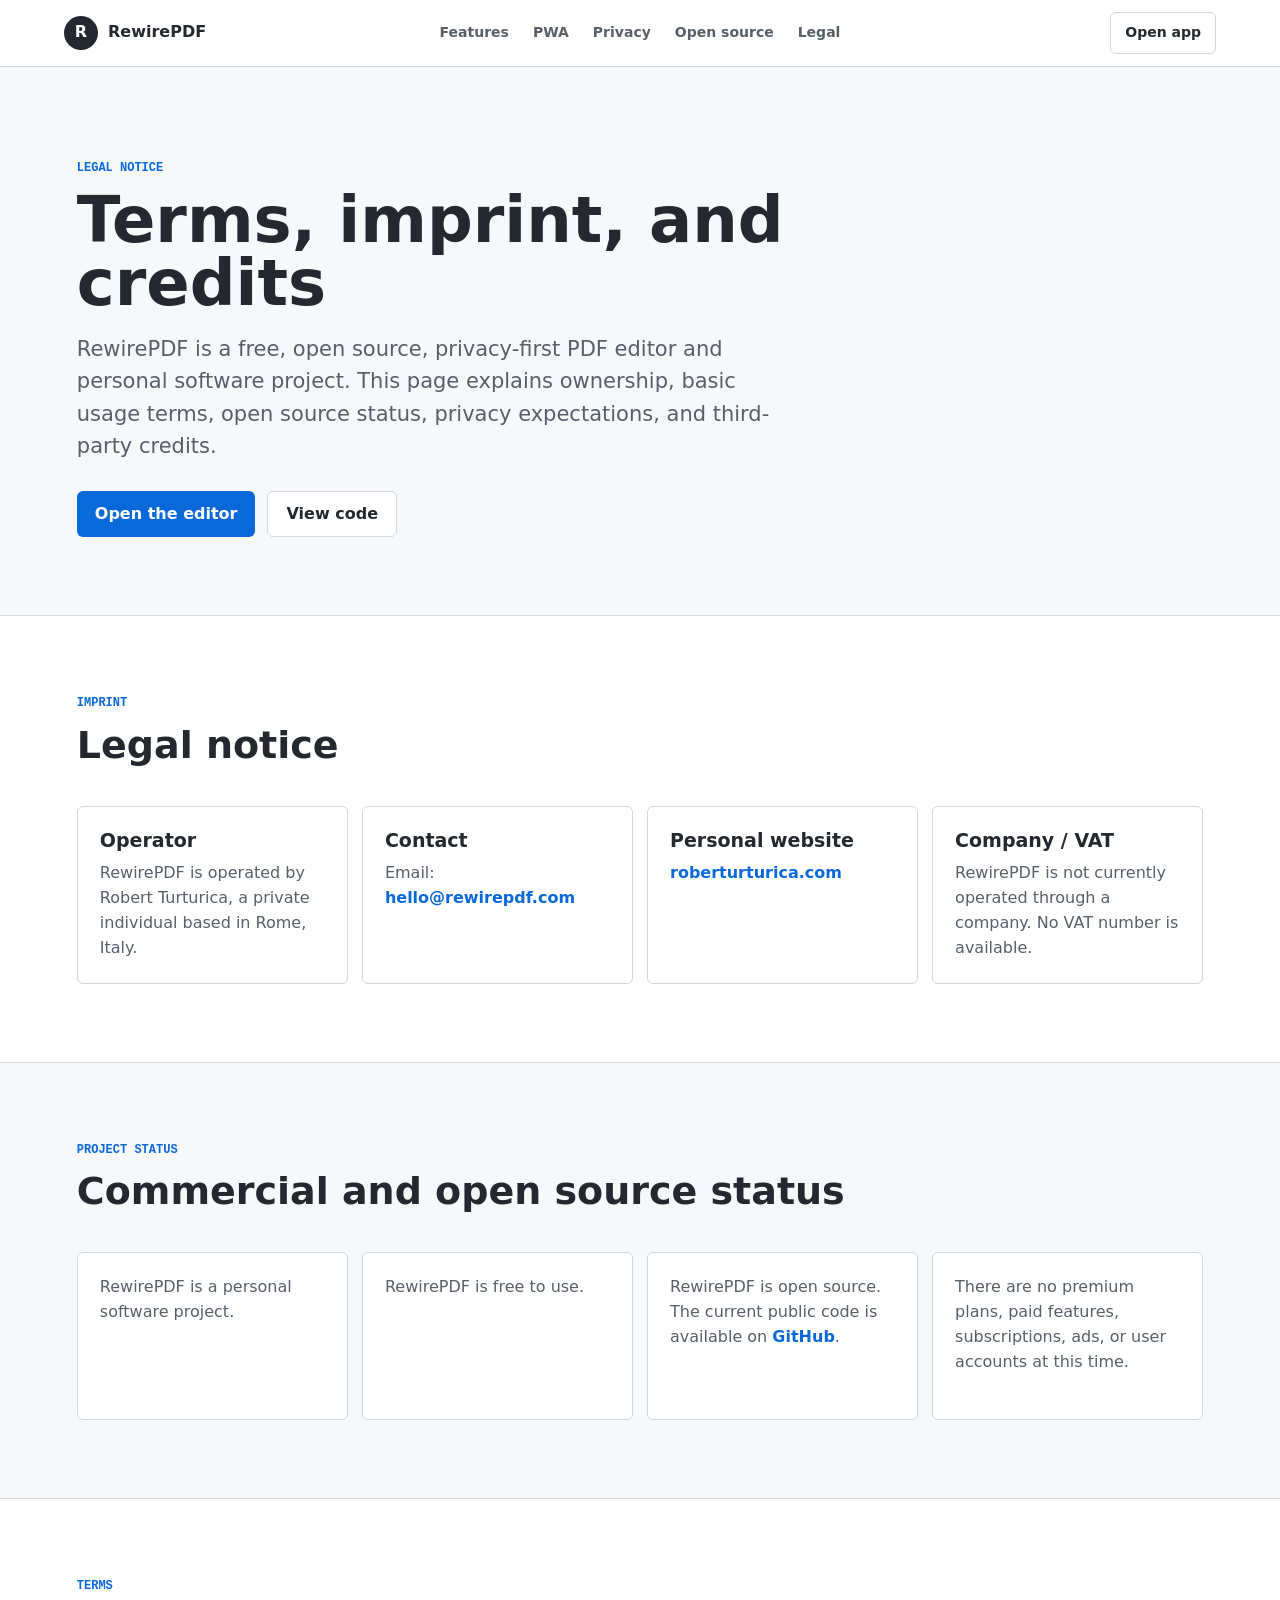
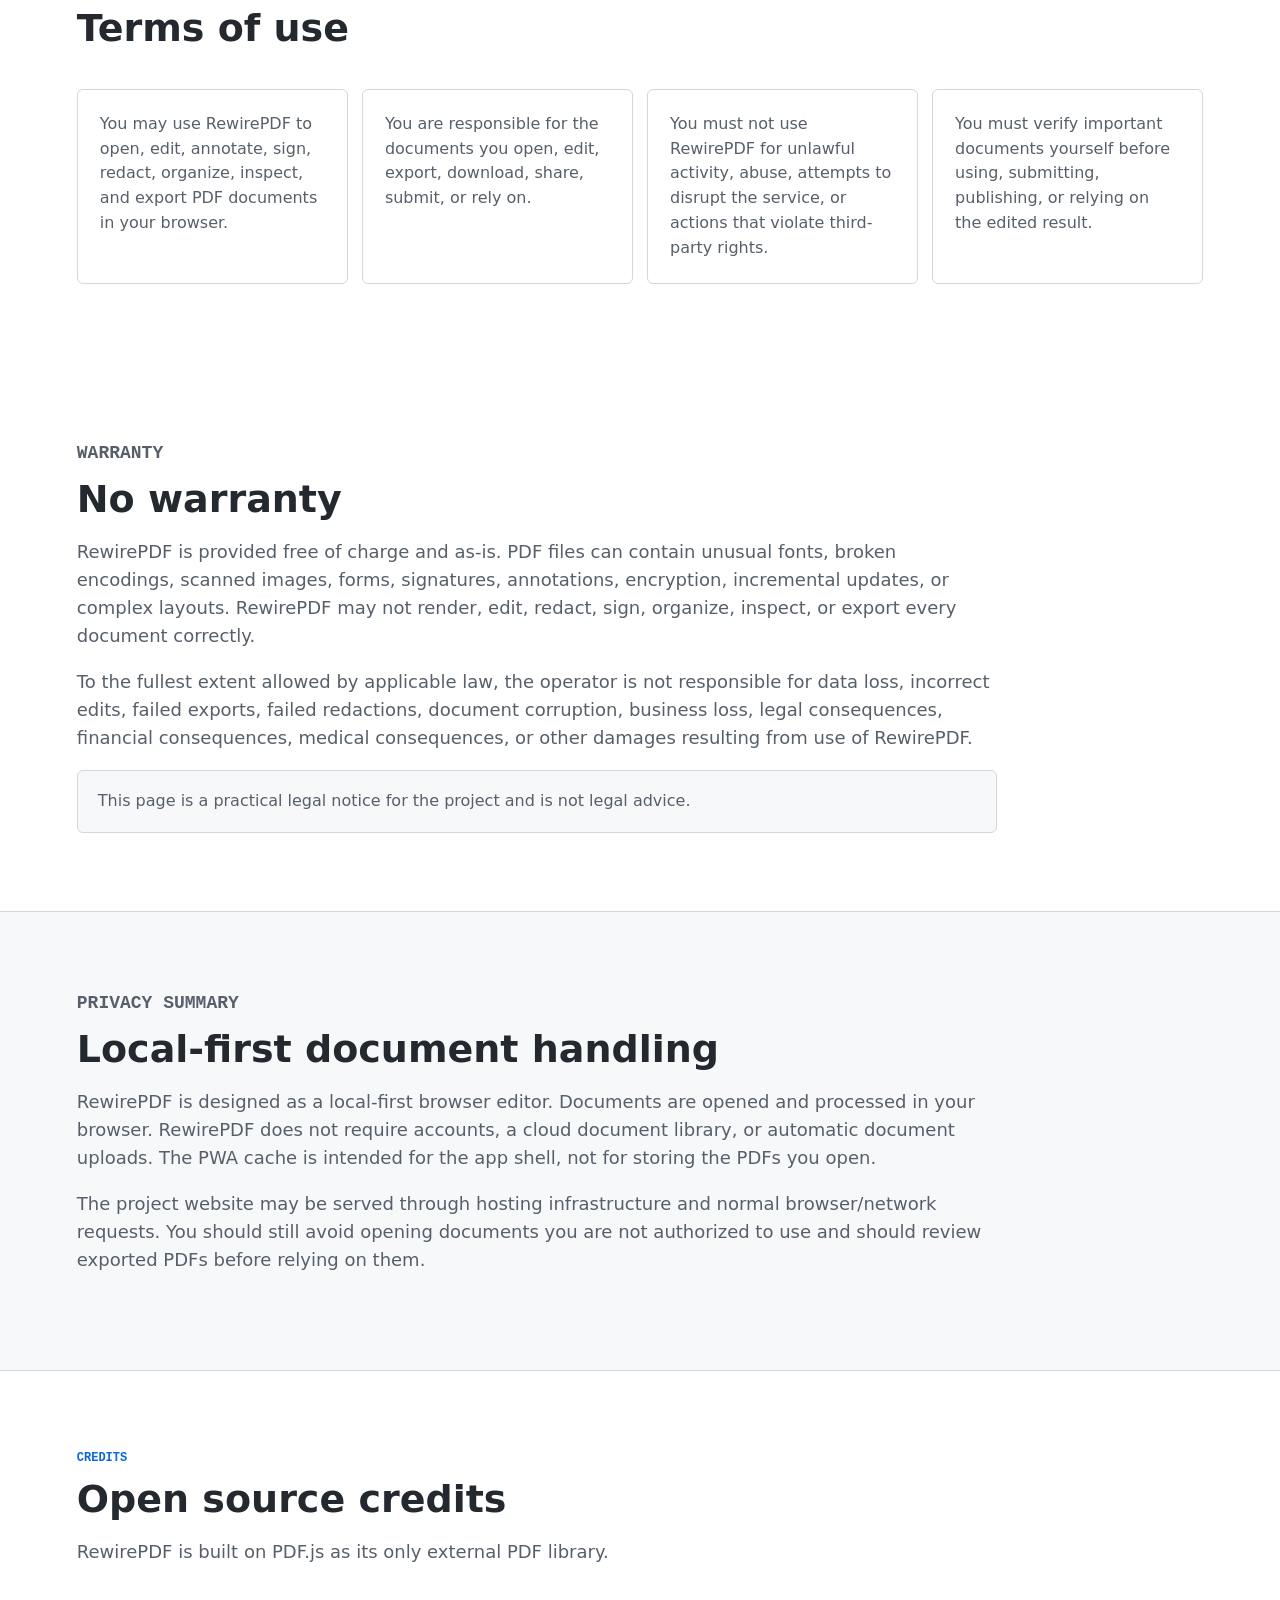
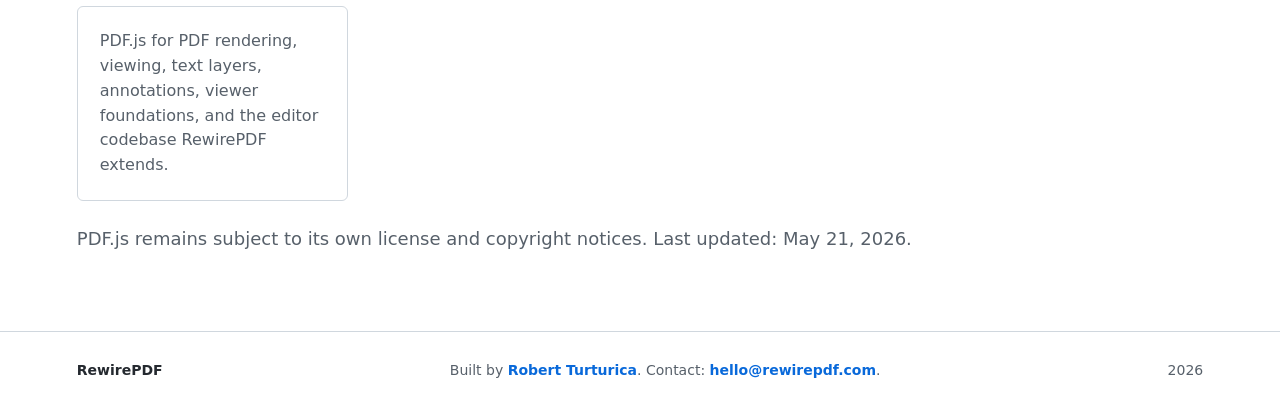
==== legal.html @ 13e43ac4 "Add RewirePDF legal page" ====
<!doctype html>
<html lang="en">
  <head>
    <meta charset="utf-8" />
    <meta name="viewport" content="width=device-width, initial-scale=1" />
    <title>Legal Notice, Terms, and Credits - RewirePDF</title>
    <meta
      name="description"
      content="Legal notice, basic terms of use, ownership, open source status, privacy summary, and third-party credits for RewirePDF."
    />
    <meta name="robots" content="index, follow" />
    <meta property="og:title" content="Legal Notice, Terms, and Credits - RewirePDF" />
    <meta
      property="og:description"
      content="RewirePDF is a free, open source, local-first PDF editor operated as a personal software project."
    />
    <meta property="og:type" content="website" />
    <meta property="og:url" content="https://rewirepdf.com/legal.html" />
    <meta property="og:image" content="https://rewirepdf.com/assets/editor-preview.png" />
    <meta name="twitter:card" content="summary_large_image" />
    <meta name="twitter:title" content="Legal Notice, Terms, and Credits - RewirePDF" />
    <meta
      name="twitter:description"
      content="Legal notice, terms of use, and open source credits for RewirePDF."
    />
    <meta name="twitter:image" content="https://rewirepdf.com/assets/editor-preview.png" />
    <link rel="canonical" href="https://rewirepdf.com/legal.html" />
    <link rel="icon" href="assets/favicon.svg" type="image/svg+xml" />
    <link rel="stylesheet" href="styles.css" />
  </head>
  <body>
    <header class="site-header">
      <a class="brand" href="index.html" aria-label="RewirePDF home">
        <span class="brand-mark" aria-hidden="true">R</span>
        <span>RewirePDF</span>
      </a>
      <nav class="nav" aria-label="Main navigation">
        <a href="index.html#features">Features</a>
        <a href="index.html#pwa">PWA</a>
        <a href="index.html#privacy">Privacy</a>
        <a href="index.html#opensource">Open source</a>
        <a href="legal.html" aria-current="page">Legal</a>
      </nav>
      <div class="header-tools">
        <a class="header-action" href="https://app.rewirepdf.com">Open app</a>
      </div>
    </header>

    <main>
      <section class="legal-hero" aria-labelledby="legal-title">
        <p class="eyebrow">Legal notice</p>
        <h1 id="legal-title">Terms, imprint, and credits</h1>
        <p class="hero-copy">
          RewirePDF is a free, open source, privacy-first PDF editor and personal
          software project. This page explains ownership, basic usage terms,
          open source status, privacy expectations, and third-party credits.
        </p>
        <div class="hero-actions" aria-label="Legal page actions">
          <a class="button primary" href="https://app.rewirepdf.com">Open the editor</a>
          <a class="button secondary" href="https://github.com/RabbitHols/pdf.js">View code</a>
        </div>
      </section>

      <section class="section legal-section" aria-labelledby="imprint-title">
        <div class="section-heading">
          <p class="eyebrow">Imprint</p>
          <h2 id="imprint-title">Legal notice</h2>
        </div>
        <div class="legal-grid">
          <article class="legal-card">
            <h3>Operator</h3>
            <p>RewirePDF is operated by Robert Turturica, a private individual based in Rome, Italy.</p>
          </article>
          <article class="legal-card">
            <h3>Contact</h3>
            <p>Email: <a href="mailto:hello@rewirepdf.com">hello@rewirepdf.com</a></p>
          </article>
          <article class="legal-card">
            <h3>Personal website</h3>
            <p>
              <a href="https://roberturturica.com/" target="_blank" rel="noopener">
                roberturturica.com
              </a>
            </p>
          </article>
          <article class="legal-card">
            <h3>Company / VAT</h3>
            <p>RewirePDF is not currently operated through a company. No VAT number is available.</p>
          </article>
        </div>
      </section>

      <section class="section legal-section legal-soft" aria-labelledby="status-title">
        <div class="section-heading">
          <p class="eyebrow">Project status</p>
          <h2 id="status-title">Commercial and open source status</h2>
        </div>
        <div class="legal-grid">
          <article class="legal-card"><p>RewirePDF is a personal software project.</p></article>
          <article class="legal-card"><p>RewirePDF is free to use.</p></article>
          <article class="legal-card">
            <p>
              RewirePDF is open source. The current public code is available on
              <a href="https://github.com/RabbitHols/pdf.js">GitHub</a>.
            </p>
          </article>
          <article class="legal-card">
            <p>There are no premium plans, paid features, subscriptions, ads, or user accounts at this time.</p>
          </article>
        </div>
      </section>

      <section class="section legal-section" aria-labelledby="terms-title">
        <div class="section-heading">
          <p class="eyebrow">Terms</p>
          <h2 id="terms-title">Terms of use</h2>
        </div>
        <div class="legal-grid">
          <article class="legal-card">
            <p>You may use RewirePDF to open, edit, annotate, sign, redact, organize, inspect, and export PDF documents in your browser.</p>
          </article>
          <article class="legal-card">
            <p>You are responsible for the documents you open, edit, export, download, share, submit, or rely on.</p>
          </article>
          <article class="legal-card">
            <p>You must not use RewirePDF for unlawful activity, abuse, attempts to disrupt the service, or actions that violate third-party rights.</p>
          </article>
          <article class="legal-card">
            <p>You must verify important documents yourself before using, submitting, publishing, or relying on the edited result.</p>
          </article>
        </div>
      </section>

      <section class="section legal-text" aria-labelledby="warranty-title">
        <p class="eyebrow">Warranty</p>
        <h2 id="warranty-title">No warranty</h2>
        <p>
          RewirePDF is provided free of charge and as-is. PDF files can contain
          unusual fonts, broken encodings, scanned images, forms, signatures,
          annotations, encryption, incremental updates, or complex layouts.
          RewirePDF may not render, edit, redact, sign, organize, inspect, or
          export every document correctly.
        </p>
        <p>
          To the fullest extent allowed by applicable law, the operator is not
          responsible for data loss, incorrect edits, failed exports, failed
          redactions, document corruption, business loss, legal consequences,
          financial consequences, medical consequences, or other damages
          resulting from use of RewirePDF.
        </p>
        <div class="legal-note">
          <p>This page is a practical legal notice for the project and is not legal advice.</p>
        </div>
      </section>

      <section class="section legal-text legal-soft" aria-labelledby="privacy-title">
        <p class="eyebrow">Privacy summary</p>
        <h2 id="privacy-title">Local-first document handling</h2>
        <p>
          RewirePDF is designed as a local-first browser editor. Documents are
          opened and processed in your browser. RewirePDF does not require
          accounts, a cloud document library, or automatic document uploads. The
          PWA cache is intended for the app shell, not for storing the PDFs you
          open.
        </p>
        <p>
          The project website may be served through hosting infrastructure and
          normal browser/network requests. You should still avoid opening
          documents you are not authorized to use and should review exported PDFs
          before relying on them.
        </p>
      </section>

      <section class="section legal-section" aria-labelledby="credits-title">
        <div class="section-heading">
          <p class="eyebrow">Credits</p>
          <h2 id="credits-title">Open source credits</h2>
          <p>
            RewirePDF is built on PDF.js as its only external PDF library.
          </p>
        </div>
        <div class="legal-grid">
          <article class="legal-card">
            <p>PDF.js for PDF rendering, viewing, text layers, annotations, viewer foundations, and the editor codebase RewirePDF extends.</p>
          </article>
        </div>
        <p class="legal-footnote">
          PDF.js remains subject to its own license and copyright notices. Last
          updated: May 21, 2026.
        </p>
      </section>
    </main>

    <footer class="site-footer">
      <span>RewirePDF</span>
      <span>
        Built by
        <a href="https://roberturturica.com/" target="_blank" rel="noopener">Robert Turturica</a>.
        Contact: <a href="mailto:hello@rewirepdf.com">hello@rewirepdf.com</a>.
      </span>
      <span>2026</span>
    </footer>
  </body>
</html>
---- styles.css ----
:root {
  color-scheme: light;
  --ink: #24292f;
  --muted: #57606a;
  --line: #d0d7de;
  --paper: #ffffff;
  --soft: #f6f8fa;
  --blue: #0969da;
  --blue-dark: #0550ae;
  --teal: #0f766e;
  --amber: #9a6700;
  --red: #cf222e;
  --navy: #24292f;
  --radius: 6px;
  --shadow: none;
  font-family:
    Inter, ui-sans-serif, system-ui, -apple-system, BlinkMacSystemFont, "Segoe UI",
    sans-serif;
}

* {
  box-sizing: border-box;
}

html {
  scroll-behavior: smooth;
}

body {
  margin: 0;
  background: var(--paper);
  color: var(--ink);
  font-size: 16px;
  line-height: 1.55;
}

a {
  color: inherit;
  text-decoration: none;
}

.site-header {
  position: sticky;
  top: 0;
  z-index: 20;
  display: grid;
  grid-template-columns: 1fr auto 1fr;
  align-items: center;
  gap: 28px;
  padding: 12px clamp(18px, 5vw, 72px);
  border-bottom: 1px solid var(--line);
  background: #ffffff;
}

.brand,
.nav,
.hero-actions,
.header-tools,
.language-switch,
.site-footer {
  display: flex;
  align-items: center;
}

.brand {
  gap: 10px;
  width: max-content;
  font-weight: 800;
}

.brand-mark {
  display: grid;
  width: 34px;
  height: 34px;
  place-items: center;
  border-radius: 50%;
  background: var(--navy);
  color: #fff;
}

.nav {
  gap: 24px;
  justify-content: center;
  color: var(--muted);
  font-size: 14px;
  font-weight: 600;
}

.nav a,
.header-action {
  transition:
    color 160ms ease,
    background-color 160ms ease,
    border-color 160ms ease,
    transform 160ms ease;
}

.nav a:hover {
  color: var(--ink);
}

.header-action {
  justify-self: end;
  padding: 9px 14px;
  border: 1px solid var(--line);
  border-radius: var(--radius);
  color: var(--ink);
  font-size: 14px;
  font-weight: 700;
}

.header-tools {
  justify-self: end;
  gap: 10px;
}

.language-switch {
  gap: 2px;
  padding: 2px;
  border: 1px solid var(--line);
  border-radius: var(--radius);
  background: var(--soft);
}

.language-switch a {
  min-width: 32px;
  padding: 6px 8px;
  border-radius: 4px;
  color: var(--muted);
  font-family:
    ui-monospace, SFMono-Regular, "SF Mono", Consolas, "Liberation Mono",
    monospace;
  font-size: 12px;
  font-weight: 700;
  text-align: center;
}

.language-switch a[aria-current="true"] {
  background: #ffffff;
  color: var(--ink);
  box-shadow: inset 0 0 0 1px var(--line);
}

.language-switch a:hover {
  color: var(--ink);
}

.header-action:hover {
  border-color: #b9c6d8;
  background: var(--soft);
}

.hero {
  position: relative;
  min-height: min(620px, calc(100svh - 64px));
  overflow: hidden;
  display: grid;
  align-items: center;
  padding: clamp(70px, 10vh, 118px) clamp(20px, 6vw, 92px);
  border-bottom: 1px solid var(--line);
  background: var(--soft);
}

.hero-image,
.hero-shade {
  position: absolute;
  inset: 0;
  width: 100%;
  height: 100%;
}

.hero-image {
  object-fit: cover;
  object-position: center right;
  opacity: 0.86;
  filter: saturate(1.12) contrast(1.12);
}

.hero-shade {
  background:
    linear-gradient(90deg, rgb(246 248 250 / 97%) 0%, rgb(246 248 250 / 88%) 34%, rgb(246 248 250 / 25%) 62%, rgb(246 248 250 / 0%) 100%),
    linear-gradient(0deg, rgb(246 248 250 / 58%) 0%, rgb(246 248 250 / 0%) 48%);
}

.hero-content {
  position: relative;
  max-width: 820px;
  color: var(--ink);
}

.eyebrow {
  margin: 0 0 12px;
  color: var(--blue);
  font-family:
    ui-monospace, SFMono-Regular, "SF Mono", Consolas, "Liberation Mono",
    monospace;
  font-size: 12px;
  font-weight: 700;
  text-transform: uppercase;
}

.hero .eyebrow {
  color: var(--muted);
}

h1,
h2,
h3,
p {
  margin-top: 0;
}

h1 {
  margin-bottom: 18px;
  font-size: 64px;
  line-height: 0.98;
}

h2 {
  max-width: 860px;
  margin-bottom: 18px;
  font-size: 38px;
  line-height: 1.08;
}

h3 {
  margin-bottom: 10px;
  font-size: 19px;
  line-height: 1.2;
}

.hero-copy {
  max-width: 720px;
  margin-bottom: 28px;
  color: var(--muted);
  font-size: 21px;
}

.hero-actions {
  flex-wrap: wrap;
  gap: 12px;
}

.button {
  display: inline-flex;
  min-height: 46px;
  align-items: center;
  justify-content: center;
  padding: 12px 18px;
  border-radius: var(--radius);
  font-weight: 800;
  line-height: 1;
  transition:
    background-color 160ms ease,
    border-color 160ms ease,
    transform 160ms ease;
}

.button:hover,
.source-link:hover,
.feature-card:hover {
  transform: translateY(-1px);
}

.button.primary {
  background: var(--blue);
  color: #fff;
}

.button.primary:hover {
  background: var(--blue-dark);
}

.button.secondary {
  border: 1px solid var(--line);
  background: #ffffff;
  color: var(--ink);
}

.button.secondary:hover {
  border-color: #8c959f;
  background: var(--soft);
}

.trust-strip {
  display: grid;
  grid-template-columns: repeat(4, 1fr);
  border-bottom: 1px solid var(--line);
  background: #ffffff;
}

.trust-strip div {
  padding: 18px clamp(18px, 5vw, 72px);
  border-right: 1px solid var(--line);
}

.trust-strip div:last-child {
  border-right: 0;
}

.trust-strip strong,
.trust-strip span {
  display: block;
}

.trust-strip strong {
  margin-bottom: 5px;
  font-family:
    ui-monospace, SFMono-Regular, "SF Mono", Consolas, "Liberation Mono",
    monospace;
  font-size: 14px;
}

.trust-strip span {
  color: var(--muted);
}

.section {
  padding: 78px clamp(20px, 6vw, 92px);
}

.intro,
.privacy,
.opensource {
  display: grid;
  grid-template-columns: minmax(0, 0.92fr) minmax(320px, 1fr);
  gap: clamp(34px, 6vw, 88px);
  align-items: start;
}

.intro-text,
.privacy-panel p,
.opensource p {
  color: var(--muted);
  font-size: 18px;
}

.intro-text p:last-child,
.privacy-panel p:last-child,
.opensource p:last-child {
  margin-bottom: 0;
}

.feature-band {
  background: var(--soft);
  border-block: 1px solid var(--line);
}

.pwa {
  background: #ffffff;
}

.pwa .section-heading p:not(.eyebrow) {
  max-width: 760px;
  color: var(--muted);
  font-size: 18px;
}

.pwa-grid {
  display: grid;
  grid-template-columns: repeat(3, minmax(0, 1fr));
  gap: 14px;
}

.pwa-card {
  min-height: 230px;
  padding: 22px;
  border: 1px solid var(--line);
  border-radius: var(--radius);
  background: var(--soft);
}

.pwa-card p {
  margin-bottom: 0;
  color: var(--muted);
}

.pwa-icon {
  position: relative;
  display: block;
  width: 42px;
  height: 42px;
  margin-bottom: 18px;
  border: 1px solid var(--line);
  border-radius: var(--radius);
  background: #ffffff;
}

.pwa-icon::before,
.pwa-icon::after {
  position: absolute;
  content: "";
}

.install-icon::before {
  left: 13px;
  top: 9px;
  width: 14px;
  height: 18px;
  border: 3px solid var(--blue);
  border-top: 0;
}

.install-icon::after {
  left: 14px;
  top: 9px;
  width: 12px;
  height: 12px;
  border-right: 3px solid var(--blue);
  border-bottom: 3px solid var(--blue);
  transform: rotate(45deg);
}

.offline-icon::before {
  left: 8px;
  top: 13px;
  width: 24px;
  height: 14px;
  border: 3px solid var(--teal);
  border-top-color: transparent;
  border-radius: 0 0 18px 18px;
}

.offline-icon::after {
  left: 12px;
  top: 18px;
  width: 18px;
  height: 3px;
  background: var(--teal);
  transform: rotate(-38deg);
}

.local-file-icon::before {
  left: 12px;
  top: 8px;
  width: 16px;
  height: 24px;
  border: 3px solid var(--amber);
  background: #fff;
}

.local-file-icon::after {
  right: 11px;
  top: 8px;
  border-top: 9px solid var(--amber);
  border-left: 9px solid transparent;
}

.section-heading {
  max-width: 820px;
  margin-bottom: 40px;
}

.feature-grid {
  display: grid;
  grid-template-columns: repeat(4, minmax(0, 1fr));
  gap: 14px;
}

.feature-card {
  min-height: 246px;
  padding: 22px;
  border: 1px solid var(--line);
  border-radius: var(--radius);
  background: var(--paper);
  box-shadow: none;
  transition:
    transform 160ms ease,
    box-shadow 160ms ease,
    border-color 160ms ease;
}

.feature-card:hover {
  border-color: #8c959f;
  box-shadow: none;
}

.feature-card p {
  margin-bottom: 0;
  color: var(--muted);
}

.icon {
  display: block;
  width: 38px;
  height: 38px;
  margin-bottom: 18px;
  border-radius: var(--radius);
  background: var(--soft);
  position: relative;
}

.icon::before,
.icon::after {
  content: "";
  position: absolute;
}

.text-icon::before {
  inset: 12px 9px auto;
  height: 4px;
  background: var(--blue);
  box-shadow:
    0 8px 0 var(--blue),
    0 16px 0 var(--blue);
}

.add-icon::before {
  width: 18px;
  height: 4px;
  left: 10px;
  top: 17px;
  background: var(--teal);
}

.add-icon::after {
  width: 4px;
  height: 18px;
  left: 17px;
  top: 10px;
  background: var(--teal);
}

.sign-icon::before {
  left: 7px;
  top: 21px;
  width: 24px;
  height: 9px;
  border-bottom: 4px solid var(--blue);
  border-radius: 50%;
}

.redact-icon::before {
  left: 8px;
  top: 12px;
  width: 22px;
  height: 14px;
  background: var(--red);
}

.mark-icon::before {
  left: 8px;
  top: 18px;
  width: 23px;
  height: 6px;
  background: #facc15;
  transform: rotate(-8deg);
}

.image-icon::before {
  inset: 9px;
  border: 3px solid var(--teal);
}

.image-icon::after {
  left: 13px;
  top: 22px;
  width: 14px;
  height: 9px;
  background: var(--teal);
  clip-path: polygon(0 100%, 42% 30%, 62% 55%, 82% 20%, 100% 100%);
}

.comment-icon::before {
  inset: 9px 8px 12px;
  border-radius: 6px;
  background: var(--amber);
}

.comment-icon::after {
  left: 14px;
  bottom: 8px;
  border-top: 8px solid var(--amber);
  border-right: 8px solid transparent;
}

.pages-icon::before {
  left: 10px;
  top: 8px;
  width: 15px;
  height: 20px;
  border: 3px solid var(--blue);
  background: #fff;
  box-shadow: 6px 6px 0 #dbeafe;
}

.privacy {
  background: #24292f;
  color: #fff;
}

.privacy .eyebrow {
  color: #8cc2ff;
}

.privacy-panel p {
  color: #d9e7ff;
}

.privacy-list {
  display: grid;
  gap: 12px;
  margin: 0;
  padding: 0;
  list-style: none;
}

.privacy-list li {
  padding: 20px;
  border: 1px solid rgb(255 255 255 / 18%);
  border-radius: var(--radius);
  background: rgb(255 255 255 / 4%);
}

.privacy-list strong,
.privacy-list span {
  display: block;
}

.privacy-list strong {
  margin-bottom: 6px;
}

.privacy-list span {
  color: #c7d7eb;
}

.opensource {
  align-items: center;
}

.source-link {
  display: flex;
  width: 100%;
  align-items: center;
  justify-content: space-between;
  padding: 18px 20px;
  border: 1px solid var(--line);
  border-radius: var(--radius);
  background: var(--soft);
  color: var(--ink);
  font-size: 18px;
  font-weight: 850;
  transition:
    transform 160ms ease,
    border-color 160ms ease,
    background-color 160ms ease;
}

.source-actions {
  justify-self: end;
  display: grid;
  width: min(100%, 420px);
  gap: 10px;
}

.source-link:hover {
  border-color: #8c959f;
  background: #ffffff;
}

.final-cta {
  text-align: center;
  background: var(--soft);
  border-top: 1px solid var(--line);
}

.final-cta h2 {
  margin-right: auto;
  margin-left: auto;
}

.final-cta .button {
  min-width: 150px;
}

.site-footer {
  justify-content: space-between;
  gap: 20px;
  padding: 28px clamp(20px, 6vw, 92px);
  border-top: 1px solid var(--line);
  color: var(--muted);
  font-size: 14px;
}

.site-footer span:first-child {
  color: var(--ink);
  font-weight: 800;
}

.site-footer a,
.legal-card a,
.legal-text a,
.legal-footnote a {
  color: var(--blue);
  font-weight: 700;
}

.legal-hero {
  padding: 92px clamp(20px, 6vw, 92px) 78px;
  border-bottom: 1px solid var(--line);
  background: var(--soft);
}

.legal-hero h1 {
  max-width: 900px;
}

.legal-section .section-heading p:not(.eyebrow) {
  max-width: 760px;
  color: var(--muted);
  font-size: 18px;
}

.legal-soft {
  border-block: 1px solid var(--line);
  background: var(--soft);
}

.legal-grid {
  display: grid;
  grid-template-columns: repeat(4, minmax(0, 1fr));
  gap: 14px;
}

.legal-card {
  min-height: 168px;
  padding: 22px;
  border: 1px solid var(--line);
  border-radius: var(--radius);
  background: #ffffff;
}

.legal-card p {
  margin-bottom: 0;
  color: var(--muted);
}

.legal-text {
  max-width: none;
}

.legal-text h2,
.legal-text p,
.legal-note,
.legal-footnote {
  max-width: 920px;
}

.legal-text p,
.legal-footnote {
  color: var(--muted);
  font-size: 18px;
}

.legal-note {
  padding: 18px 20px;
  border: 1px solid var(--line);
  border-radius: var(--radius);
  background: var(--soft);
}

.legal-soft .legal-note {
  background: #ffffff;
}

.legal-note p {
  margin-bottom: 0;
  font-size: 16px;
}

.legal-footnote {
  margin-top: 24px;
  margin-bottom: 0;
}

@media (max-width: 1100px) {
  .feature-grid {
    grid-template-columns: repeat(2, minmax(0, 1fr));
  }

  .legal-grid {
    grid-template-columns: repeat(2, minmax(0, 1fr));
  }

  .pwa-grid {
    grid-template-columns: 1fr;
  }

  .intro,
  .privacy,
  .opensource {
    grid-template-columns: 1fr;
  }

  .source-actions {
    justify-self: start;
  }
}

@media (max-width: 760px) {
  .site-header {
    grid-template-columns: 1fr auto;
    gap: 14px;
  }

  .nav {
    display: none;
  }

  .header-tools {
    gap: 8px;
  }

  .language-switch a {
    min-width: 30px;
    padding-inline: 6px;
  }

  .hero {
    min-height: 620px;
    padding: 96px 20px 42px;
  }

  .hero-image {
    object-position: 58% center;
  }

  .hero-shade {
    background:
      linear-gradient(90deg, rgb(246 248 250 / 99%) 0%, rgb(246 248 250 / 90%) 70%, rgb(246 248 250 / 74%) 100%),
      linear-gradient(0deg, rgb(246 248 250 / 96%) 0%, rgb(246 248 250 / 0%) 48%);
  }

  h1 {
    font-size: 46px;
  }

  h2 {
    font-size: 32px;
  }

  .hero-copy,
  .intro-text,
  .privacy-panel p,
  .opensource p {
    font-size: 17px;
  }

  .button {
    width: 100%;
  }

  .trust-strip {
    grid-template-columns: 1fr;
  }

  .trust-strip div {
    border-right: 0;
    border-bottom: 1px solid var(--line);
  }

  .trust-strip div:last-child {
    border-bottom: 0;
  }

  .section {
    padding: 66px 20px;
  }

  .feature-grid {
    grid-template-columns: 1fr;
  }

  .legal-grid {
    grid-template-columns: 1fr;
  }

  .feature-card {
    min-height: auto;
  }

  .legal-card {
    min-height: auto;
  }

  .site-footer {
    align-items: flex-start;
    flex-direction: column;
  }
}

@media (prefers-reduced-motion: reduce) {
  *,
  *::before,
  *::after {
    scroll-behavior: auto !important;
    transition: none !important;
  }
}
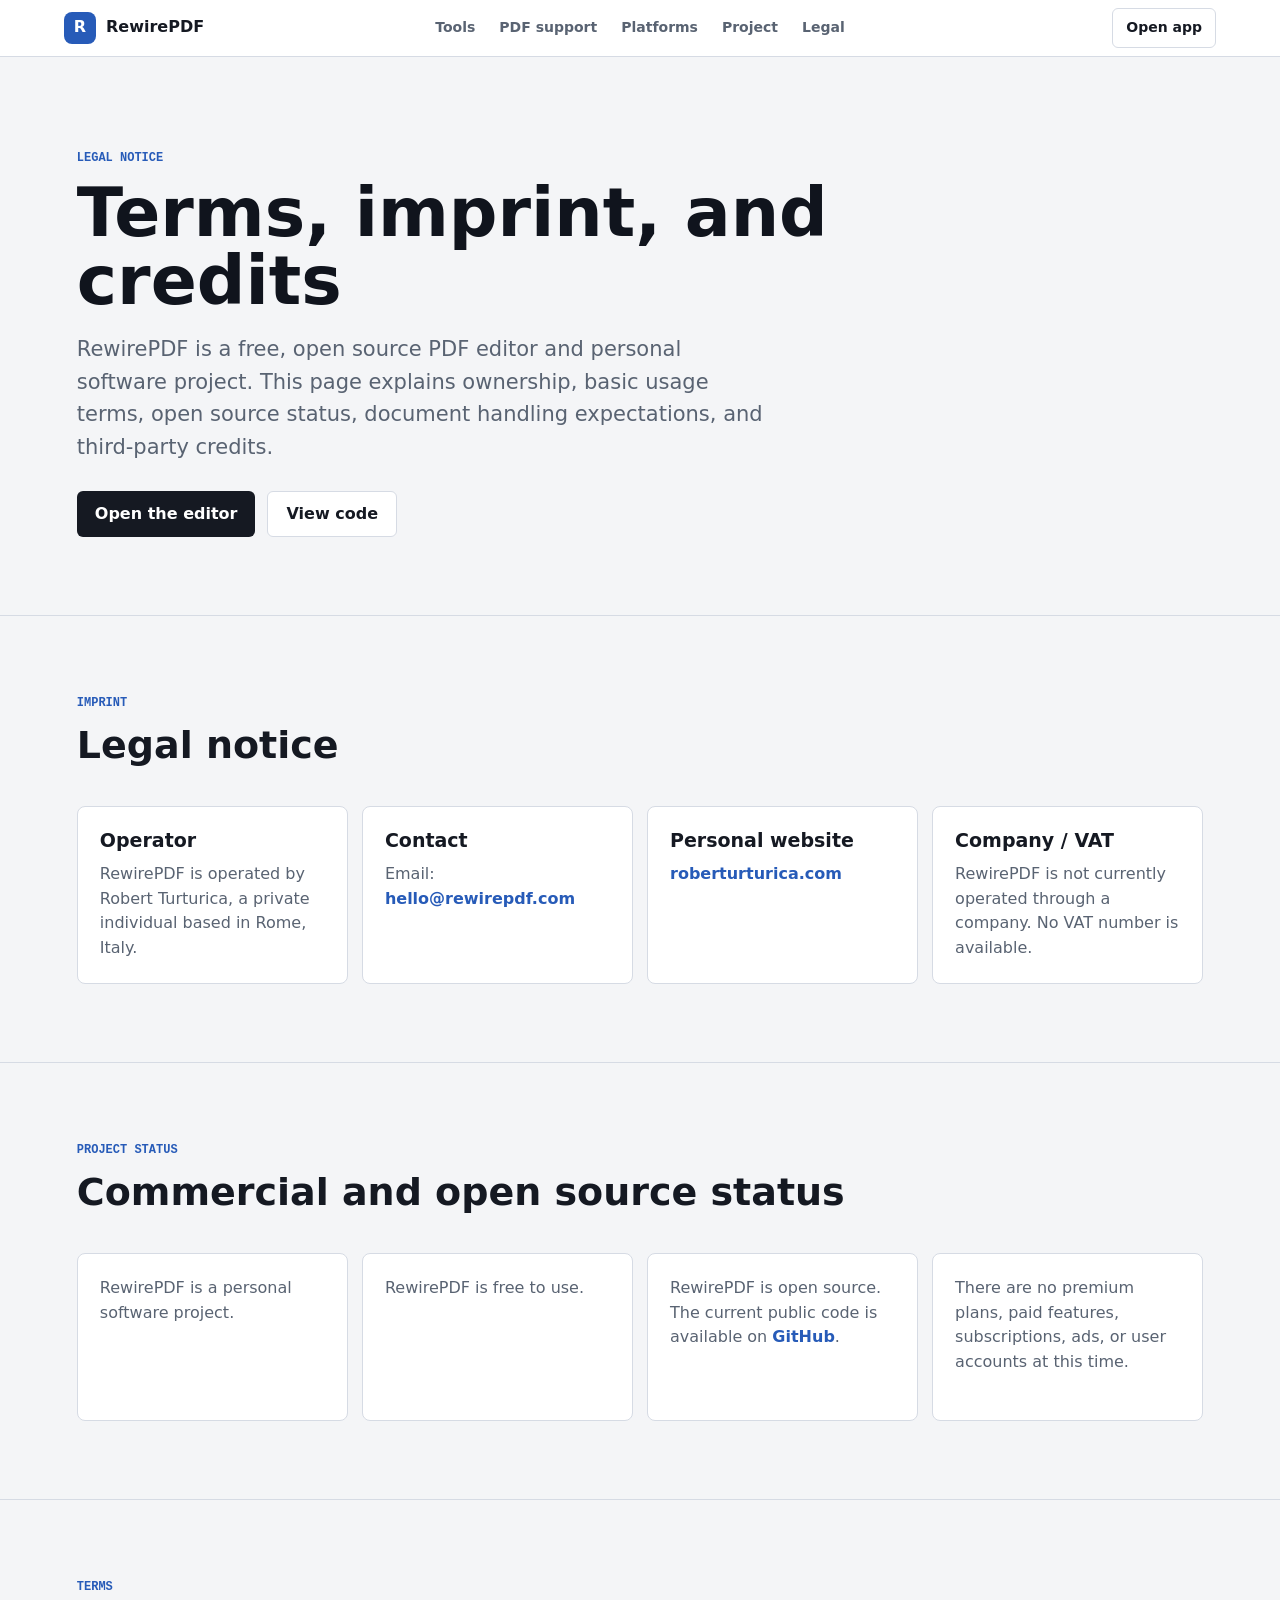
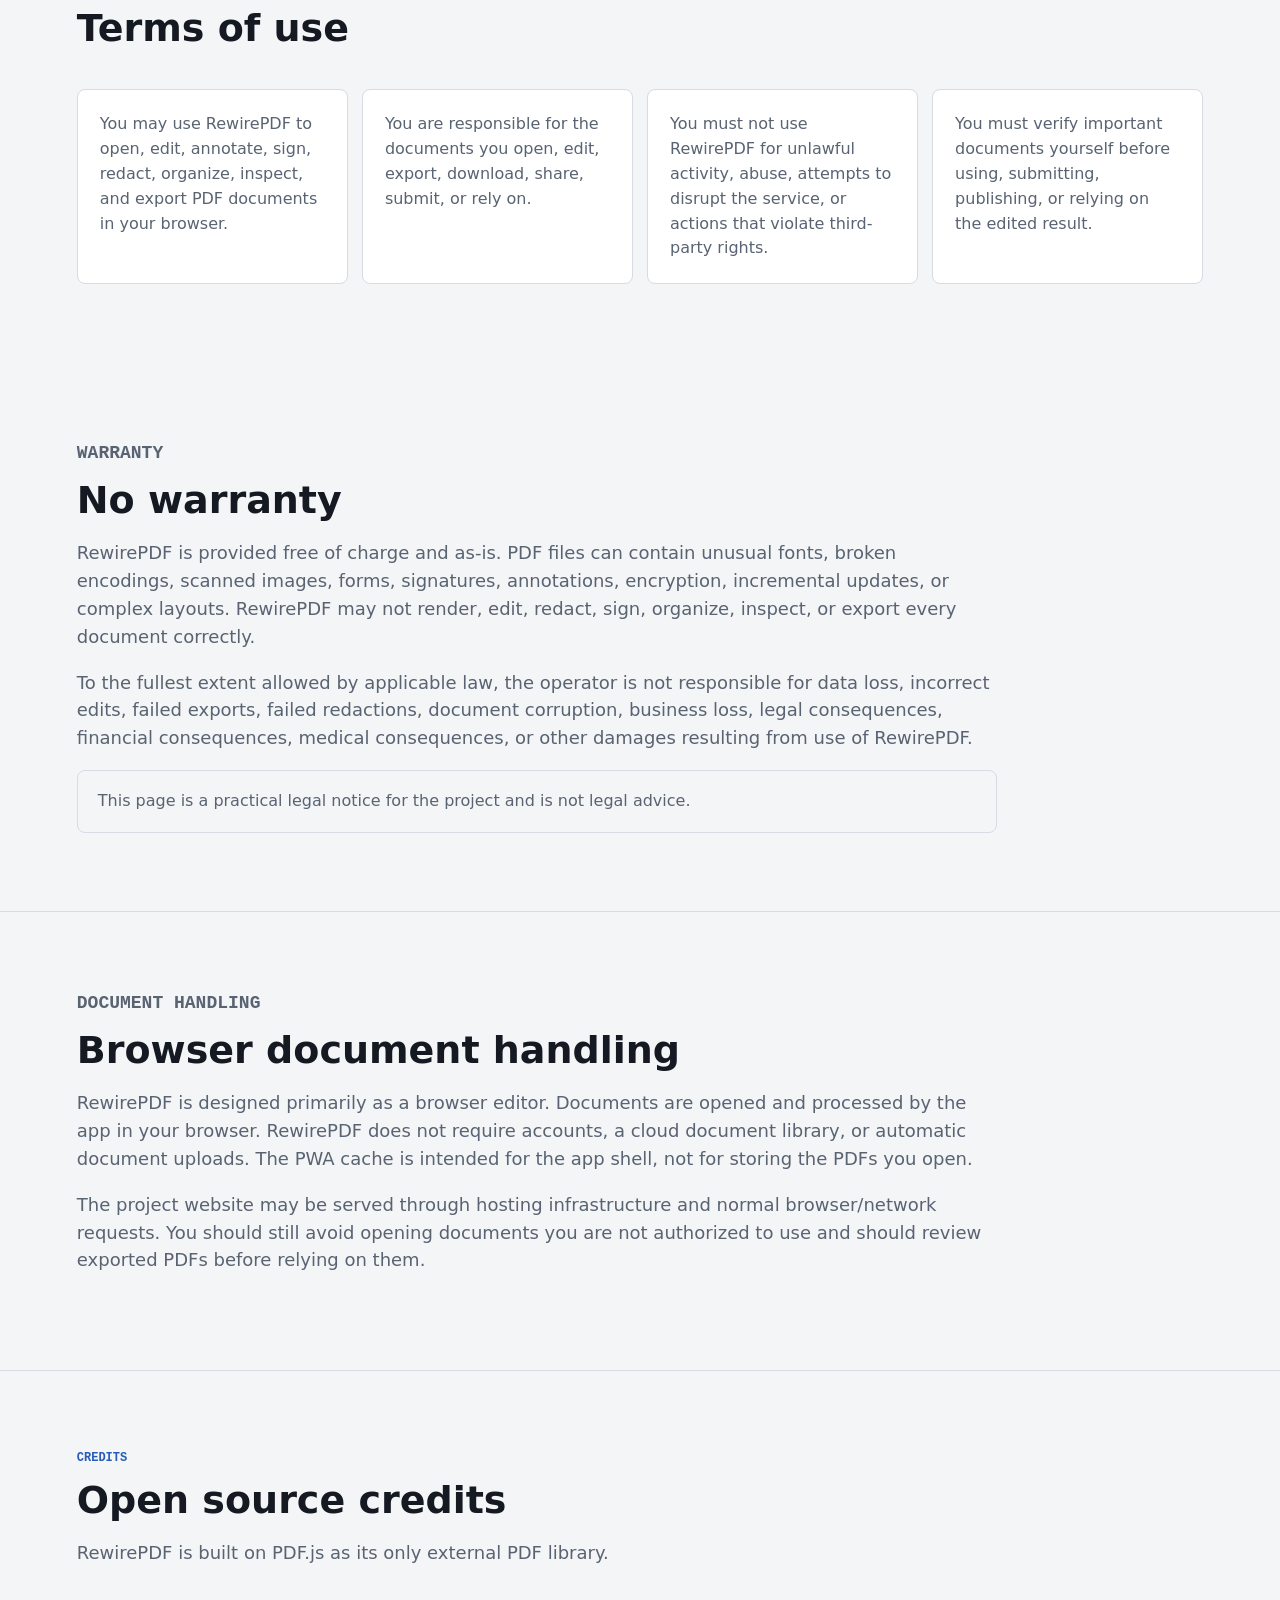
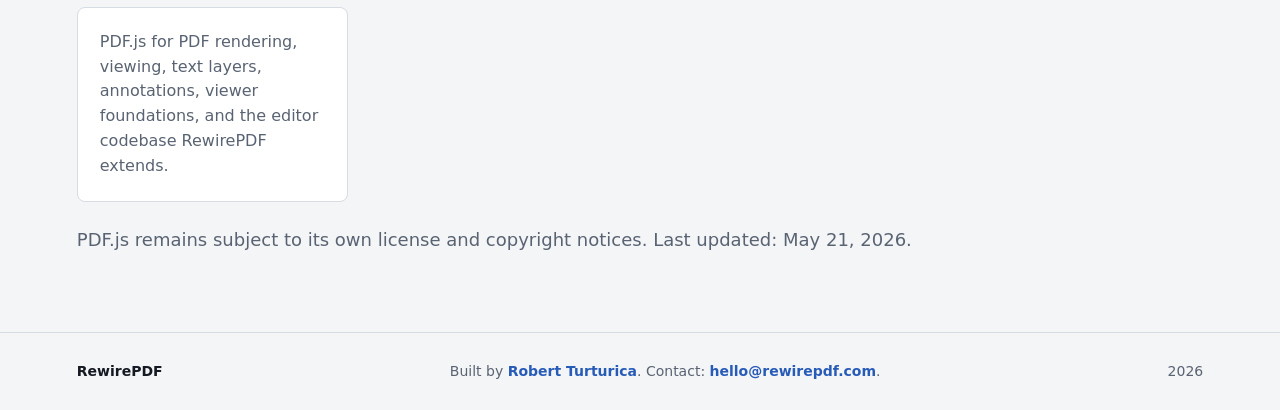
==== commit 9b37f891: "Update homepage positioning and app palette" ====
--- a/legal.html
+++ b/legal.html
@@ -6,13 +6,13 @@
     <title>Legal Notice, Terms, and Credits - RewirePDF</title>
     <meta
       name="description"
-      content="Legal notice, basic terms of use, ownership, open source status, privacy summary, and third-party credits for RewirePDF."
+      content="Legal notice, basic terms of use, ownership, open source status, document handling summary, and third-party credits for RewirePDF."
     />
     <meta name="robots" content="index, follow" />
     <meta property="og:title" content="Legal Notice, Terms, and Credits - RewirePDF" />
     <meta
       property="og:description"
-      content="RewirePDF is a free, open source, local-first PDF editor operated as a personal software project."
+      content="RewirePDF is a free, open source PDF editor operated as a personal software project."
     />
     <meta property="og:type" content="website" />
     <meta property="og:url" content="https://rewirepdf.com/legal.html" />
@@ -35,10 +35,10 @@
         <span>RewirePDF</span>
       </a>
       <nav class="nav" aria-label="Main navigation">
-        <a href="index.html#features">Features</a>
-        <a href="index.html#pwa">PWA</a>
-        <a href="index.html#privacy">Privacy</a>
-        <a href="index.html#opensource">Open source</a>
+        <a href="index.html#tools">Tools</a>
+        <a href="index.html#documents">PDF support</a>
+        <a href="index.html#platforms">Platforms</a>
+        <a href="index.html#opensource">Project</a>
         <a href="legal.html" aria-current="page">Legal</a>
       </nav>
       <div class="header-tools">
@@ -51,9 +51,9 @@
         <p class="eyebrow">Legal notice</p>
         <h1 id="legal-title">Terms, imprint, and credits</h1>
         <p class="hero-copy">
-          RewirePDF is a free, open source, privacy-first PDF editor and personal
-          software project. This page explains ownership, basic usage terms,
-          open source status, privacy expectations, and third-party credits.
+          RewirePDF is a free, open source PDF editor and personal software
+          project. This page explains ownership, basic usage terms, open source
+          status, document handling expectations, and third-party credits.
         </p>
         <div class="hero-actions" aria-label="Legal page actions">
           <a class="button primary" href="https://app.rewirepdf.com">Open the editor</a>
@@ -153,12 +153,12 @@
         </div>
       </section>
 
-      <section class="section legal-text legal-soft" aria-labelledby="privacy-title">
-        <p class="eyebrow">Privacy summary</p>
-        <h2 id="privacy-title">Local-first document handling</h2>
-        <p>
-          RewirePDF is designed as a local-first browser editor. Documents are
-          opened and processed in your browser. RewirePDF does not require
+      <section class="section legal-text legal-soft" aria-labelledby="document-handling-title">
+        <p class="eyebrow">Document handling</p>
+        <h2 id="document-handling-title">Browser document handling</h2>
+        <p>
+          RewirePDF is designed primarily as a browser editor. Documents are
+          opened and processed by the app in your browser. RewirePDF does not require
           accounts, a cloud document library, or automatic document uploads. The
           PWA cache is intended for the app shell, not for storing the PDFs you
           open.
--- a/styles.css
+++ b/styles.css
@@ -1,20 +1,61 @@
 :root {
   color-scheme: light;
-  --ink: #24292f;
-  --muted: #57606a;
-  --line: #d0d7de;
-  --paper: #ffffff;
-  --soft: #f6f8fa;
-  --blue: #0969da;
-  --blue-dark: #0550ae;
-  --teal: #0f766e;
-  --amber: #9a6700;
-  --red: #cf222e;
-  --navy: #24292f;
-  --radius: 6px;
-  --shadow: none;
+  --accent: #275bb8;
+  --accent-strong: #17458f;
+  --accent-soft: #e9eefb;
+  --blue: var(--accent);
+  --blue-dark: var(--accent-strong);
+  --blue-soft: var(--accent-soft);
+  --text: #151922;
+  --text-strong: #10141d;
+  --ink: var(--text);
+  --muted: #596372;
+  --line: #d6dbe4;
+  --line-soft: #e8ebf0;
+  --panel: #ffffff;
+  --panel-raised: #ffffff;
+  --paper: var(--panel);
+  --workspace: #f4f5f7;
+  --soft: var(--workspace);
+  --sidebar: #ffffff;
+  --field: #f8fafc;
+  --field-focus: #ffffff;
+  --hover: #f3f4f6;
+  --hover-strong: #eceff3;
+  --active: #e8eefc;
+  --button-bg: #f8fafc;
+  --button-hover: #eceff3;
+  --primary-button-bg: #151922;
+  --primary-button-text: #ffffff;
+  --primary-button-hover: #2c3442;
+  --primary-button-hover-text: #ffffff;
+  --pdf-shadow: 0 18px 40px rgba(17, 24, 39, 0.15);
+  --panel-shadow: 0 14px 28px rgba(17, 24, 39, 0.12);
+  --focus-ring: 0 0 0 2px rgba(39, 91, 184, 0.18);
+  --danger: #9b1c1c;
+  --danger-bg: #fff1f0;
+  --danger-line: #f2b8b5;
+  --success: #166534;
+  --success-bg: #effaf2;
+  --success-line: #b7d9c1;
+  --warning: #9a4b16;
+  --warning-bg: #fff7ed;
+  --warning-line: #fed7aa;
+  --teal: var(--success);
+  --amber: var(--warning);
+  --red: var(--danger);
+  --navy: var(--primary-button-bg);
+  --radius: 8px;
+  --shadow: var(--panel-shadow);
+  --topbar: 52px;
   font-family:
-    Inter, ui-sans-serif, system-ui, -apple-system, BlinkMacSystemFont, "Segoe UI",
+    "Hanken Grotesk",
+    Inter,
+    ui-sans-serif,
+    system-ui,
+    -apple-system,
+    BlinkMacSystemFont,
+    "Segoe UI",
     sans-serif;
 }
 
@@ -28,7 +69,7 @@
 
 body {
   margin: 0;
-  background: var(--paper);
+  background: var(--workspace);
   color: var(--ink);
   font-size: 16px;
   line-height: 1.55;
@@ -47,16 +88,16 @@
   grid-template-columns: 1fr auto 1fr;
   align-items: center;
   gap: 28px;
-  padding: 12px clamp(18px, 5vw, 72px);
+  min-height: 52px;
+  padding: 8px clamp(18px, 5vw, 72px);
   border-bottom: 1px solid var(--line);
-  background: #ffffff;
+  background: var(--panel);
 }
 
 .brand,
 .nav,
 .hero-actions,
 .header-tools,
-.language-switch,
 .site-footer {
   display: flex;
   align-items: center;
@@ -70,12 +111,12 @@
 
 .brand-mark {
   display: grid;
-  width: 34px;
-  height: 34px;
+  width: 32px;
+  height: 32px;
   place-items: center;
-  border-radius: 50%;
-  background: var(--navy);
-  color: #fff;
+  border-radius: var(--radius);
+  background: var(--blue);
+  color: var(--panel);
 }
 
 .nav {
@@ -101,9 +142,9 @@
 
 .header-action {
   justify-self: end;
-  padding: 9px 14px;
+  padding: 8px 13px;
   border: 1px solid var(--line);
-  border-radius: var(--radius);
+  border-radius: 6px;
   color: var(--ink);
   font-size: 14px;
   font-weight: 700;
@@ -114,51 +155,20 @@
   gap: 10px;
 }
 
-.language-switch {
-  gap: 2px;
-  padding: 2px;
-  border: 1px solid var(--line);
-  border-radius: var(--radius);
-  background: var(--soft);
-}
-
-.language-switch a {
-  min-width: 32px;
-  padding: 6px 8px;
-  border-radius: 4px;
-  color: var(--muted);
-  font-family:
-    ui-monospace, SFMono-Regular, "SF Mono", Consolas, "Liberation Mono",
-    monospace;
-  font-size: 12px;
-  font-weight: 700;
-  text-align: center;
-}
-
-.language-switch a[aria-current="true"] {
-  background: #ffffff;
-  color: var(--ink);
-  box-shadow: inset 0 0 0 1px var(--line);
-}
-
-.language-switch a:hover {
-  color: var(--ink);
-}
-
 .header-action:hover {
-  border-color: #b9c6d8;
-  background: var(--soft);
+  border-color: var(--accent);
+  background: var(--hover);
 }
 
 .hero {
   position: relative;
-  min-height: min(620px, calc(100svh - 64px));
+  min-height: min(650px, calc(100svh - 52px));
   overflow: hidden;
   display: grid;
   align-items: center;
-  padding: clamp(70px, 10vh, 118px) clamp(20px, 6vw, 92px);
+  padding: clamp(74px, 10vh, 118px) clamp(20px, 6vw, 92px);
   border-bottom: 1px solid var(--line);
-  background: var(--soft);
+  background: var(--workspace);
 }
 
 .hero-image,
@@ -172,19 +182,19 @@
 .hero-image {
   object-fit: cover;
   object-position: center right;
-  opacity: 0.86;
-  filter: saturate(1.12) contrast(1.12);
+  opacity: 0.88;
+  filter: saturate(1.04) contrast(1.04);
 }
 
 .hero-shade {
   background:
-    linear-gradient(90deg, rgb(246 248 250 / 97%) 0%, rgb(246 248 250 / 88%) 34%, rgb(246 248 250 / 25%) 62%, rgb(246 248 250 / 0%) 100%),
-    linear-gradient(0deg, rgb(246 248 250 / 58%) 0%, rgb(246 248 250 / 0%) 48%);
+    linear-gradient(90deg, rgb(244 245 247 / 98%) 0%, rgb(244 245 247 / 90%) 36%, rgb(244 245 247 / 34%) 64%, rgb(244 245 247 / 0%) 100%),
+    linear-gradient(0deg, rgb(244 245 247 / 54%) 0%, rgb(244 245 247 / 0%) 48%);
 }
 
 .hero-content {
   position: relative;
-  max-width: 820px;
+  max-width: 760px;
   color: var(--ink);
 }
 
@@ -200,7 +210,7 @@
 }
 
 .hero .eyebrow {
-  color: var(--muted);
+  color: var(--blue-dark);
 }
 
 h1,
@@ -212,8 +222,9 @@
 
 h1 {
   margin-bottom: 18px;
-  font-size: 64px;
-  line-height: 0.98;
+  color: var(--text-strong);
+  font-size: 68px;
+  line-height: 1;
 }
 
 h2 {
@@ -230,7 +241,7 @@
 }
 
 .hero-copy {
-  max-width: 720px;
+  max-width: 700px;
   margin-bottom: 28px;
   color: var(--muted);
   font-size: 21px;
@@ -247,7 +258,7 @@
   align-items: center;
   justify-content: center;
   padding: 12px 18px;
-  border-radius: var(--radius);
+  border-radius: 6px;
   font-weight: 800;
   line-height: 1;
   transition:
@@ -263,34 +274,35 @@
 }
 
 .button.primary {
-  background: var(--blue);
-  color: #fff;
+  background: var(--primary-button-bg);
+  color: var(--primary-button-text);
 }
 
 .button.primary:hover {
-  background: var(--blue-dark);
+  background: var(--primary-button-hover);
+  color: var(--primary-button-hover-text);
 }
 
 .button.secondary {
   border: 1px solid var(--line);
-  background: #ffffff;
+  background: var(--panel);
   color: var(--ink);
 }
 
 .button.secondary:hover {
-  border-color: #8c959f;
-  background: var(--soft);
+  border-color: var(--accent);
+  background: var(--hover);
 }
 
 .trust-strip {
   display: grid;
   grid-template-columns: repeat(4, 1fr);
   border-bottom: 1px solid var(--line);
-  background: #ffffff;
+  background: var(--panel);
 }
 
 .trust-strip div {
-  padding: 18px clamp(18px, 5vw, 72px);
+  padding: 18px clamp(18px, 4vw, 48px);
   border-right: 1px solid var(--line);
 }
 
@@ -320,7 +332,7 @@
 }
 
 .intro,
-.privacy,
+.document-support,
 .opensource {
   display: grid;
   grid-template-columns: minmax(0, 0.92fr) minmax(320px, 1fr);
@@ -329,25 +341,26 @@
 }
 
 .intro-text,
-.privacy-panel p,
+.support-panel p,
 .opensource p {
   color: var(--muted);
   font-size: 18px;
 }
 
 .intro-text p:last-child,
-.privacy-panel p:last-child,
+.support-panel p:last-child,
 .opensource p:last-child {
   margin-bottom: 0;
 }
 
 .feature-band {
-  background: var(--soft);
+  background: var(--panel);
   border-block: 1px solid var(--line);
 }
 
-.pwa {
-  background: #ffffff;
+.pwa,
+.platforms {
+  background: var(--workspace);
 }
 
 .pwa .section-heading p:not(.eyebrow) {
@@ -365,9 +378,9 @@
 .pwa-card {
   min-height: 230px;
   padding: 22px;
-  border: 1px solid var(--line);
+  border: 1px solid var(--line-soft);
   border-radius: var(--radius);
-  background: var(--soft);
+  background: var(--panel);
 }
 
 .pwa-card p {
@@ -381,9 +394,9 @@
   width: 42px;
   height: 42px;
   margin-bottom: 18px;
-  border: 1px solid var(--line);
+  border: 1px solid var(--line-soft);
   border-radius: var(--radius);
-  background: #ffffff;
+  background: var(--button-bg);
 }
 
 .pwa-icon::before,
@@ -392,7 +405,8 @@
   content: "";
 }
 
-.install-icon::before {
+.install-icon::before,
+.web-icon::before {
   left: 13px;
   top: 9px;
   width: 14px;
@@ -401,7 +415,8 @@
   border-top: 0;
 }
 
-.install-icon::after {
+.install-icon::after,
+.web-icon::after {
   left: 14px;
   top: 9px;
   width: 12px;
@@ -436,7 +451,7 @@
   width: 16px;
   height: 24px;
   border: 3px solid var(--amber);
-  background: #fff;
+  background: var(--panel);
 }
 
 .local-file-icon::after {
@@ -446,9 +461,51 @@
   border-left: 9px solid transparent;
 }
 
+.mobile-icon::before {
+  left: 12px;
+  top: 7px;
+  width: 16px;
+  height: 26px;
+  border: 3px solid var(--teal);
+  border-radius: 6px;
+}
+
+.mobile-icon::after {
+  left: 18px;
+  bottom: 11px;
+  width: 5px;
+  height: 5px;
+  border-radius: 50%;
+  background: var(--teal);
+}
+
+.native-icon::before {
+  left: 8px;
+  top: 10px;
+  width: 24px;
+  height: 18px;
+  border: 3px solid var(--amber);
+  border-radius: 5px 5px 3px 3px;
+}
+
+.native-icon::after {
+  left: 14px;
+  bottom: 8px;
+  width: 14px;
+  height: 3px;
+  background: var(--amber);
+  box-shadow: 0 -4px 0 var(--warning-bg);
+}
+
 .section-heading {
   max-width: 820px;
   margin-bottom: 40px;
+}
+
+.section-heading > p:not(.eyebrow) {
+  max-width: 760px;
+  color: var(--muted);
+  font-size: 18px;
 }
 
 .feature-grid {
@@ -460,9 +517,9 @@
 .feature-card {
   min-height: 246px;
   padding: 22px;
-  border: 1px solid var(--line);
+  border: 1px solid var(--line-soft);
   border-radius: var(--radius);
-  background: var(--paper);
+  background: var(--panel);
   box-shadow: none;
   transition:
     transform 160ms ease,
@@ -471,7 +528,7 @@
 }
 
 .feature-card:hover {
-  border-color: #8c959f;
+  border-color: var(--accent);
   box-shadow: none;
 }
 
@@ -486,7 +543,7 @@
   height: 38px;
   margin-bottom: 18px;
   border-radius: var(--radius);
-  background: var(--soft);
+  background: var(--button-bg);
   position: relative;
 }
 
@@ -543,7 +600,7 @@
   top: 18px;
   width: 23px;
   height: 6px;
-  background: #facc15;
+  background: var(--warning-line);
   transform: rotate(-8deg);
 }
 
@@ -580,24 +637,63 @@
   width: 15px;
   height: 20px;
   border: 3px solid var(--blue);
-  background: #fff;
-  box-shadow: 6px 6px 0 #dbeafe;
-}
-
-.privacy {
-  background: #24292f;
-  color: #fff;
-}
-
-.privacy .eyebrow {
-  color: #8cc2ff;
-}
-
-.privacy-panel p {
-  color: #d9e7ff;
-}
-
-.privacy-list {
+  background: var(--panel);
+  box-shadow: 6px 6px 0 var(--accent-soft);
+}
+
+.cert-icon::before {
+  left: 9px;
+  top: 7px;
+  width: 18px;
+  height: 22px;
+  border: 3px solid var(--teal);
+  background: var(--panel);
+}
+
+.cert-icon::after {
+  right: 8px;
+  bottom: 7px;
+  width: 12px;
+  height: 12px;
+  border-radius: 50%;
+  background: var(--teal);
+  box-shadow: 0 0 0 3px var(--success-bg);
+}
+
+.permission-icon::before {
+  left: 10px;
+  top: 16px;
+  width: 18px;
+  height: 14px;
+  border: 3px solid var(--amber);
+  border-radius: 3px;
+}
+
+.permission-icon::after {
+  left: 14px;
+  top: 7px;
+  width: 10px;
+  height: 13px;
+  border: 3px solid var(--amber);
+  border-bottom: 0;
+  border-radius: 10px 10px 0 0;
+}
+
+.document-support {
+  border-block: 1px solid var(--line);
+  background: var(--workspace);
+  color: var(--ink);
+}
+
+.document-support .eyebrow {
+  color: var(--blue);
+}
+
+.support-panel p {
+  color: var(--muted);
+}
+
+.support-list {
   display: grid;
   gap: 12px;
   margin: 0;
@@ -605,24 +701,24 @@
   list-style: none;
 }
 
-.privacy-list li {
+.support-list li {
   padding: 20px;
-  border: 1px solid rgb(255 255 255 / 18%);
+  border: 1px solid var(--line-soft);
   border-radius: var(--radius);
-  background: rgb(255 255 255 / 4%);
-}
-
-.privacy-list strong,
-.privacy-list span {
+  background: var(--panel);
+}
+
+.support-list strong,
+.support-list span {
   display: block;
 }
 
-.privacy-list strong {
+.support-list strong {
   margin-bottom: 6px;
 }
 
-.privacy-list span {
-  color: #c7d7eb;
+.support-list span {
+  color: var(--muted);
 }
 
 .opensource {
@@ -635,9 +731,9 @@
   align-items: center;
   justify-content: space-between;
   padding: 18px 20px;
-  border: 1px solid var(--line);
+  border: 1px solid var(--line-soft);
   border-radius: var(--radius);
-  background: var(--soft);
+  background: var(--panel);
   color: var(--ink);
   font-size: 18px;
   font-weight: 850;
@@ -655,13 +751,13 @@
 }
 
 .source-link:hover {
-  border-color: #8c959f;
-  background: #ffffff;
+  border-color: var(--accent);
+  background: var(--hover);
 }
 
 .final-cta {
   text-align: center;
-  background: var(--soft);
+  background: var(--workspace);
   border-top: 1px solid var(--line);
 }
 
@@ -728,7 +824,7 @@
   padding: 22px;
   border: 1px solid var(--line);
   border-radius: var(--radius);
-  background: #ffffff;
+  background: var(--panel);
 }
 
 .legal-card p {
@@ -761,7 +857,7 @@
 }
 
 .legal-soft .legal-note {
-  background: #ffffff;
+  background: var(--panel);
 }
 
 .legal-note p {
@@ -788,7 +884,7 @@
   }
 
   .intro,
-  .privacy,
+  .document-support,
   .opensource {
     grid-template-columns: 1fr;
   }
@@ -812,11 +908,6 @@
     gap: 8px;
   }
 
-  .language-switch a {
-    min-width: 30px;
-    padding-inline: 6px;
-  }
-
   .hero {
     min-height: 620px;
     padding: 96px 20px 42px;
@@ -828,8 +919,8 @@
 
   .hero-shade {
     background:
-      linear-gradient(90deg, rgb(246 248 250 / 99%) 0%, rgb(246 248 250 / 90%) 70%, rgb(246 248 250 / 74%) 100%),
-      linear-gradient(0deg, rgb(246 248 250 / 96%) 0%, rgb(246 248 250 / 0%) 48%);
+      linear-gradient(90deg, rgb(244 245 247 / 99%) 0%, rgb(244 245 247 / 90%) 70%, rgb(244 245 247 / 74%) 100%),
+      linear-gradient(0deg, rgb(244 245 247 / 96%) 0%, rgb(244 245 247 / 0%) 48%);
   }
 
   h1 {
@@ -842,7 +933,7 @@
 
   .hero-copy,
   .intro-text,
-  .privacy-panel p,
+  .support-panel p,
   .opensource p {
     font-size: 17px;
   }
